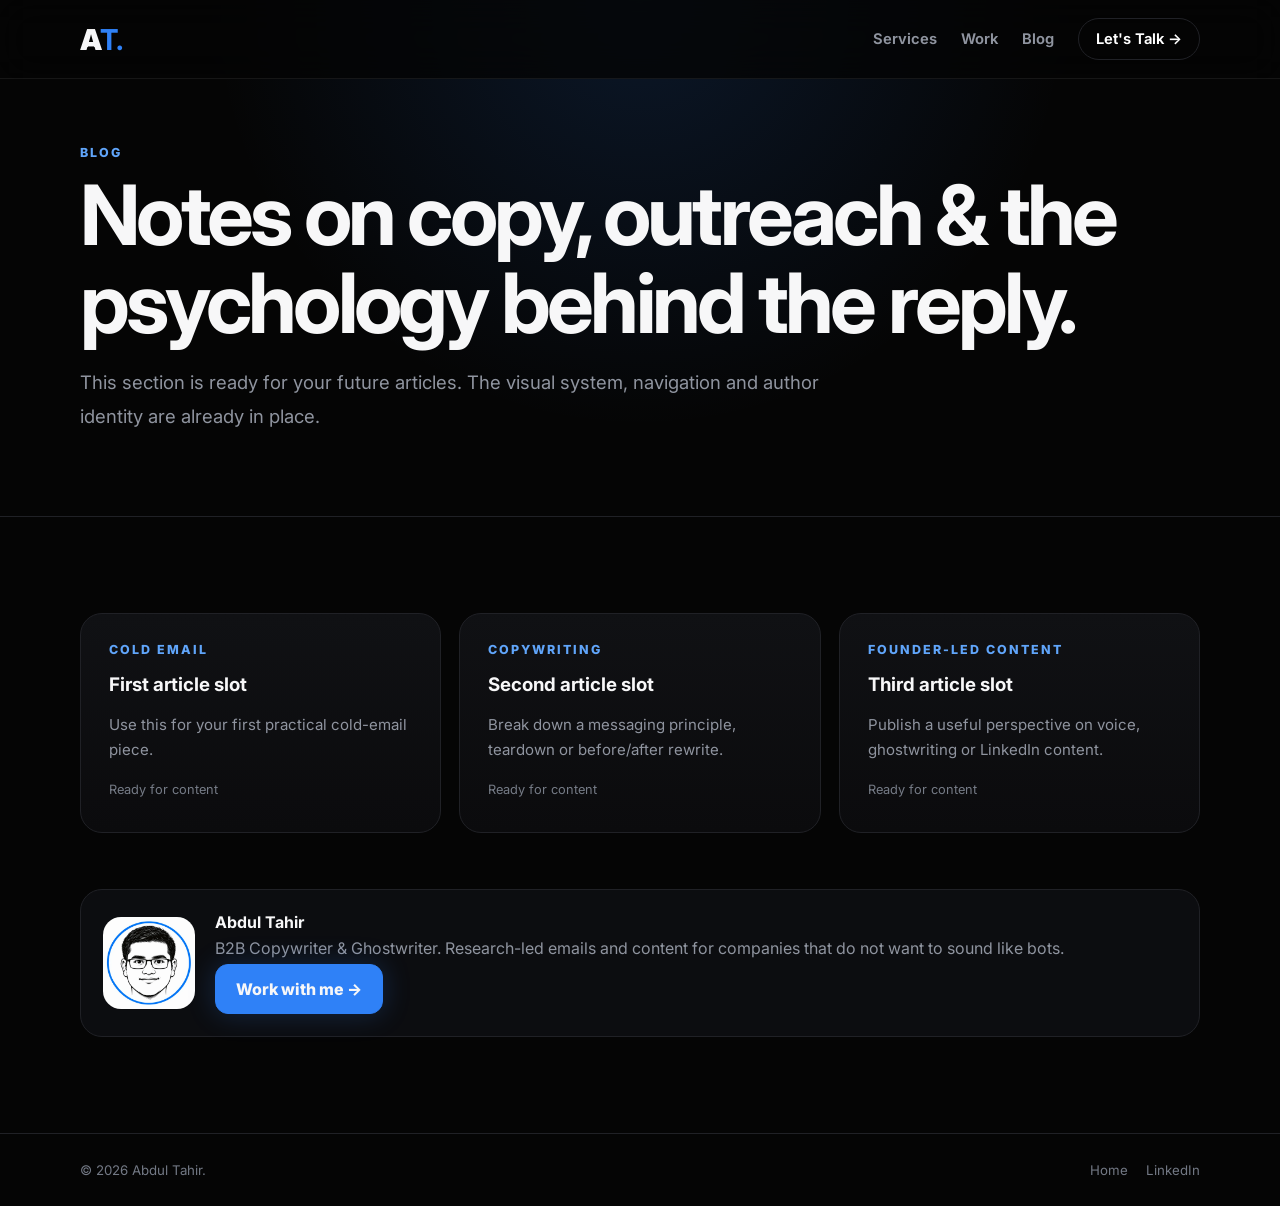
==== blog/index.html @ d4f2f55e "Add files via upload" ====
<!doctype html><html lang="en"><head><meta charset="utf-8"><meta name="viewport" content="width=device-width,initial-scale=1"><title>Blog | Abdul Tahir</title><meta name="description" content="Notes on B2B cold email, copywriting, founder-led content and messaging by Abdul Tahir."><link rel="canonical" href="https://abdultahir.co.uk/blog/"><link rel="preconnect" href="https://fonts.googleapis.com"><link rel="preconnect" href="https://fonts.gstatic.com" crossorigin><link href="https://fonts.googleapis.com/css2?family=Inter:wght@400;500;600;700;800;900&display=swap" rel="stylesheet"><link rel="stylesheet" href="../assets/css/styles.css"></head><body><header class="header"><div class="wrap nav"><a class="brand" href="../">A<b>T.</b></a><nav class="navlinks"><a href="/#services">Services</a><a href="/#work">Work</a><a href="./">Blog</a><a class="nav-cta" href="/#contact">Let's Talk →</a></nav></div></header><main><section class="case-hero"><div class="wrap"><div class="eyebrow">Blog</div><h1 class="title" style="font-size:clamp(3rem,8vw,5.2rem)">Notes on copy, outreach & the psychology behind the reply.</h1><p class="lead" style="max-width:760px">This section is ready for your future articles. The visual system, navigation and author identity are already in place.</p></div></section><section class="section"><div class="wrap"><div class="blog-grid"><article class="card blog-card"><div class="eyebrow">Cold email</div><h3>First article slot</h3><p>Use this for your first practical cold-email piece.</p><span class="soon">Ready for content</span></article><article class="card blog-card"><div class="eyebrow">Copywriting</div><h3>Second article slot</h3><p>Break down a messaging principle, teardown or before/after rewrite.</p><span class="soon">Ready for content</span></article><article class="card blog-card"><div class="eyebrow">Founder-led content</div><h3>Third article slot</h3><p>Publish a useful perspective on voice, ghostwriting or LinkedIn content.</p><span class="soon">Ready for content</span></article></div><div class="author-card"><img src="../assets/img/abdul-avatar.webp" alt="Abdul Tahir avatar"><div><strong>Abdul Tahir</strong><p>B2B Copywriter & Ghostwriter. Research-led emails and content for companies that do not want to sound like bots.</p><a class="btn btn-primary" href="/#contact">Work with me →</a></div></div></div></section></main><footer class="footer"><div class="wrap footer-row"><span>© 2026 Abdul Tahir.</span><div class="footer-links"><a href="../">Home</a><a href="https://www.linkedin.com/in/abdultahir-copywriter/">LinkedIn</a></div></div></footer></body></html>
---- assets/css/styles.css ----
:root{
  --bg:#050505;--panel:#0d0d0f;--panel-2:#111216;--line:#202126;--muted:#8f949f;
  --text:#f7f7f8;--blue:#2f81f7;--blue-2:#60a5fa;--green:#22c55e;--radius:22px;
}
*{box-sizing:border-box}
#scroll-progress{position:fixed;top:0;left:0;right:0;height:3px;background:var(--blue);transform-origin:left center;transform:scaleX(0);z-index:120;box-shadow:0 0 18px rgba(47,129,247,.38)}
html{scroll-behavior:smooth;scroll-padding-top:92px}body{margin:0;background:var(--bg);color:var(--text);font-family:Inter,system-ui,-apple-system,BlinkMacSystemFont,"Segoe UI",sans-serif;-webkit-font-smoothing:antialiased;overflow-x:hidden}a{color:inherit;text-decoration:none}button,input,textarea{font:inherit}.wrap{width:min(1120px,calc(100% - 40px));margin:auto}.section{padding:96px 0;border-top:1px solid var(--line)}.eyebrow{color:var(--blue-2);font-size:.78rem;font-weight:800;letter-spacing:.16em;text-transform:uppercase}.title{font-size:clamp(2rem,4vw,3.55rem);line-height:1.06;letter-spacing:-.045em;margin:.7rem 0 1rem}.lead{color:var(--muted);font-size:clamp(1rem,1.9vw,1.16rem);line-height:1.8}.muted{color:var(--muted)}
.header{position:fixed;inset:0 0 auto;z-index:60;background:rgba(5,5,5,.78);backdrop-filter:blur(18px);border-bottom:1px solid rgba(255,255,255,.07)}.nav{height:78px;display:flex;align-items:center;justify-content:space-between;gap:24px}.brand{font-weight:900;font-size:1.8rem;letter-spacing:-.06em}.brand b{color:var(--blue)}.navlinks{display:flex;align-items:center;gap:24px;color:var(--muted);font-size:.92rem;font-weight:650}.navlinks a:hover{color:#fff}.nav-cta{padding:11px 17px;border:1px solid var(--line);border-radius:999px;color:#fff!important}.nav-cta:hover{border-color:var(--blue)!important}.menu{display:none;border:0;background:none;color:#fff;font-size:1.5rem}
.hero{position:relative;padding:160px 0 92px;overflow:hidden;background:radial-gradient(circle at 50% 0,rgba(47,129,247,.17),transparent 47%)}.hero:before{content:"";position:absolute;inset:0;background-image:linear-gradient(rgba(255,255,255,.045) 1px,transparent 1px),linear-gradient(90deg,rgba(255,255,255,.045) 1px,transparent 1px);background-size:56px 56px;mask-image:radial-gradient(ellipse at 50% 0,#000,transparent 72%);pointer-events:none}.orb{position:absolute;width:390px;height:390px;border-radius:50%;background:var(--blue);filter:blur(120px);opacity:.13;top:-150px;left:12%}.hero-inner{position:relative;text-align:center;max-width:900px;margin:auto}.availability{display:inline-flex;align-items:center;gap:9px;border:1px solid var(--line);background:#0d0e11;padding:8px 13px;border-radius:999px;color:var(--muted);font-size:.8rem}.dot{width:8px;height:8px;background:#4ade80;border-radius:50%;box-shadow:0 0 0 5px rgba(74,222,128,.09)}.hero h1{font-size:clamp(2.8rem,7.5vw,5.2rem);line-height:1.02;letter-spacing:-.06em;margin:28px 0 24px}.shine{background:linear-gradient(90deg,#8c9099,#fff,#8c9099);background-size:220%;-webkit-background-clip:text;background-clip:text;color:transparent;animation:shine 6s linear infinite}@keyframes shine{to{background-position:-220%}}.hero p{max-width:760px;margin:0 auto;color:#a0a5af;font-size:clamp(1rem,2vw,1.2rem);line-height:1.75}.hero-actions{display:flex;justify-content:center;gap:12px;margin-top:34px;flex-wrap:wrap}.btn{display:inline-flex;align-items:center;justify-content:center;gap:9px;padding:14px 20px;border-radius:13px;font-weight:800;border:1px solid var(--line);transition:.25s;cursor:pointer}.btn-primary{background:var(--blue);border-color:var(--blue);box-shadow:0 0 28px rgba(47,129,247,.23)}.btn:hover{transform:translateY(-2px)}.btn-secondary:hover{border-color:var(--blue)}
.marquee-shell{border-block:1px solid var(--line);background:rgba(15,15,15,.74);padding:20px 0 23px;overflow:hidden}.marquee-label{text-align:center;color:#656b76;font-size:.68rem;font-weight:800;letter-spacing:.16em;text-transform:uppercase;margin-bottom:15px}.marquee{display:flex;width:max-content;animation:marquee 32s linear infinite;will-change:transform}.marquee:hover{animation-play-state:paused}.marquee-group{display:flex;align-items:center;gap:62px;padding-right:62px}.marquee img{height:34px;width:auto;max-width:185px;object-fit:contain;opacity:.88;transition:.2s}.marquee img:hover{opacity:1;filter:drop-shadow(0 0 10px rgba(47,129,247,.18))}@keyframes marquee{to{transform:translateX(-50%)}}
.grid-3{display:grid;grid-template-columns:repeat(3,1fr);gap:18px}.card{background:linear-gradient(180deg,#101114,#0b0b0d);border:1px solid var(--line);border-radius:var(--radius);padding:28px;position:relative;overflow:hidden}.card:hover{border-color:rgba(47,129,247,.48)}.card h3{margin:16px 0 9px;font-size:1.17rem}.card p{color:var(--muted);line-height:1.7;font-size:.94rem}.icon{width:42px;height:42px;border-radius:12px;background:rgba(47,129,247,.1);display:grid;place-items:center;color:var(--blue);font-weight:900}.philosophy .card{min-height:185px}.problem{max-width:760px}.problem strong{color:#fff}.services-head,.work-head,.testimonial-head,.about-head,.faq-head{text-align:center;max-width:760px;margin:0 auto 44px}
.email-demo{max-width:820px;margin:auto}.toggle{display:flex;width:max-content;margin:0 auto 22px;padding:5px;background:#15161a;border:1px solid var(--line);border-radius:12px}.toggle button{border:0;background:transparent;color:var(--muted);padding:10px 16px;border-radius:9px;font-weight:750;cursor:pointer}.toggle button.active{background:var(--blue);color:#fff}.mail{border:1px solid var(--line);border-radius:18px;overflow:hidden;background:#090a0c;box-shadow:0 30px 80px rgba(0,0,0,.28)}.mail-top{padding:13px 16px;background:#15161a;border-bottom:1px solid var(--line);display:flex;gap:7px;align-items:center}.window-dot{width:10px;height:10px;border-radius:50%;background:#444}.mail-meta{padding:18px 22px;border-bottom:1px solid var(--line);display:grid;gap:10px;font-size:.9rem}.mail-row{display:grid;grid-template-columns:72px 1fr;gap:10px}.mail-body{padding:24px;line-height:1.8;color:#b6bac3;min-height:330px;white-space:pre-wrap}.mail-body.good{color:#eef0f4}.chips{display:flex;gap:8px;flex-wrap:wrap;margin-top:22px}.chip{font-size:.73rem;padding:7px 10px;border-radius:999px;background:rgba(47,129,247,.11);color:#73b0ff}.hidden{display:none!important}
.featured{display:grid;grid-template-columns:1.08fr .92fr;gap:36px;align-items:center}.featured-card{background:linear-gradient(145deg,#0e0f12,#090a0b);border:1px solid var(--line);border-radius:28px;padding:34px}.tag{display:inline-flex;padding:7px 10px;border-radius:999px;background:rgba(47,129,247,.1);color:#74afff;font-size:.73rem;font-weight:800;letter-spacing:.05em;text-transform:uppercase}.featured-card h3{font-size:clamp(1.8rem,4vw,3.1rem);letter-spacing:-.045em;margin:18px 0 15px}.featured-card ul{margin:22px 0 28px;padding:0;list-style:none;display:grid;gap:12px;color:#b8bdc7}.featured-card li:before{content:"↳";color:var(--blue);margin-right:10px}.teardown-preview{border-radius:22px;overflow:hidden;border:1px solid var(--line);background:#fff;max-height:560px}.teardown-preview img{width:100%;display:block;object-fit:cover;object-position:top}
.projects{display:grid;grid-template-columns:repeat(2,1fr);gap:18px}.project{min-height:270px}.project-top{display:flex;justify-content:space-between;align-items:center;gap:14px;color:var(--muted);font-size:.75rem}.project h3{font-size:1.65rem;margin:20px 0 6px}.project .kind{color:var(--muted);font-size:.86rem}.project .desc{color:#c1c5cd;line-height:1.65;margin-top:18px}.badges{display:flex;gap:8px;flex-wrap:wrap;margin-top:20px}.badge{font-size:.73rem;padding:7px 10px;border-radius:999px;background:rgba(47,129,247,.1);color:#74afff}
.carousel{overflow:hidden;position:relative}.track{display:flex;gap:18px;overflow-x:auto;scroll-snap-type:x mandatory;padding:4px 2px 18px;scrollbar-width:none}.track::-webkit-scrollbar{display:none}.quote{flex:0 0 calc((100% - 18px)/2);min-width:0;scroll-snap-align:start}.quote blockquote{font-size:1rem;line-height:1.75;color:#e3e5e9;margin:18px 0 22px}.quote footer{border-top:1px solid var(--line);padding-top:18px;display:flex;justify-content:space-between;gap:16px;align-items:center}.quote small{color:var(--muted)}.carousel-actions{display:flex;justify-content:center;gap:10px;margin-top:12px}.round{width:42px;height:42px;border-radius:50%;border:1px solid var(--line);background:#101114;color:#fff;cursor:pointer}.round:hover{border-color:var(--blue)}
.process .card .num{color:var(--blue);font-size:2.2rem;font-weight:900}.about{display:grid;grid-template-columns:280px 1fr;gap:44px;align-items:center;max-width:920px;margin:auto}.avatar-wrap{border:1px solid var(--line);border-radius:32px;padding:15px;background:radial-gradient(circle at 50% 20%,rgba(47,129,247,.18),transparent 60%),#0c0d0f}.avatar-wrap img{display:block;width:100%;border-radius:24px}.about-copy h2{font-size:clamp(2.1rem,4vw,3.5rem);letter-spacing:-.05em;margin:10px 0}.about-copy p{color:var(--muted);line-height:1.8}.about-links{display:flex;gap:12px;flex-wrap:wrap;margin-top:22px}
.faq{max-width:800px;margin:auto}.faq details{border:1px solid var(--line);background:#0d0e10;border-radius:16px;padding:20px 22px;margin-bottom:10px}.faq summary{cursor:pointer;font-weight:760;list-style:none;display:flex;justify-content:space-between;gap:20px}.faq summary::-webkit-details-marker{display:none}.faq p{color:var(--muted);line-height:1.7;margin:14px 0 0}.cta{text-align:center;background:radial-gradient(circle at 50% 0,rgba(47,129,247,.17),transparent 56%)}.cta .title{max-width:850px;margin-inline:auto}.footer{padding:28px 0;border-top:1px solid var(--line);color:#737985;font-size:.83rem}.footer-row{display:flex;justify-content:space-between;gap:20px;align-items:center}.footer-links{display:flex;gap:18px}
.reveal{opacity:0;transform:translateY(24px);transition:opacity .7s ease,transform .7s ease}.reveal.in{opacity:1;transform:none}
.atlas-launch{position:fixed;right:22px;bottom:22px;z-index:80;border:1px solid rgba(47,129,247,.45);background:#0e1118;color:#fff;border-radius:999px;padding:12px 16px;display:flex;align-items:center;gap:10px;box-shadow:0 18px 50px rgba(0,0,0,.38);cursor:pointer}.atlas-launch img{width:32px;height:32px;border-radius:50%}.atlas-dot{width:7px;height:7px;background:#4ade80;border-radius:50%}.atlas-panel{position:fixed;right:22px;bottom:82px;width:min(390px,calc(100vw - 28px));height:min(620px,calc(100vh - 120px));background:#0b0d11;border:1px solid var(--line);border-radius:24px;z-index:90;display:none;overflow:hidden;box-shadow:0 30px 90px rgba(0,0,0,.55)}.atlas-panel.open{display:flex;flex-direction:column}.atlas-head{padding:15px 16px;border-bottom:1px solid var(--line);display:flex;align-items:center;gap:11px}.atlas-head img{width:38px;height:38px;border-radius:50%}.atlas-head strong{display:block}.atlas-head small{color:var(--muted)}.atlas-close{margin-left:auto;background:none;border:0;color:#9aa0aa;font-size:1.4rem;cursor:pointer}.atlas-messages{padding:16px;flex:1;overflow:auto;display:flex;flex-direction:column;gap:11px}.msg{max-width:84%;padding:11px 13px;border-radius:14px;line-height:1.5;font-size:.9rem}.msg.bot{background:#151821;border:1px solid #202635;align-self:flex-start}.msg.user{background:var(--blue);align-self:flex-end}.quick{display:flex;flex-wrap:wrap;gap:7px;margin-top:4px}.quick button{background:#10141c;color:#cfd5df;border:1px solid #252b37;border-radius:999px;padding:8px 10px;font-size:.76rem;cursor:pointer}.atlas-form{border-top:1px solid var(--line);padding:10px;display:flex;gap:8px}.atlas-form input{flex:1;background:#11141a;border:1px solid #252a33;border-radius:12px;color:#fff;padding:11px 12px;outline:none}.atlas-form button{border:0;background:var(--blue);color:#fff;border-radius:12px;padding:0 14px;font-weight:800;cursor:pointer}
.case-hero{padding:145px 0 65px;background:radial-gradient(circle at 50% 0,rgba(47,129,247,.15),transparent 52%)}.case-wrap{width:min(900px,calc(100% - 40px));margin:auto}.case-meta{display:flex;gap:9px;flex-wrap:wrap;margin:18px 0 26px}.case-body{padding:0 0 100px}.case-body h2{font-size:1.65rem;margin:45px 0 12px}.case-body p,.case-body li{color:#aeb3bd;line-height:1.8}.case-body table{width:100%;border-collapse:collapse;margin:20px 0;background:#0d0e10}.case-body th,.case-body td{border:1px solid var(--line);padding:14px;text-align:left;vertical-align:top}.case-body th{color:#fff}.case-body td{color:#b7bbc4}.email-sample{padding:22px;border:1px solid var(--line);background:#0b0d10;border-radius:18px;white-space:pre-wrap;color:#e4e7eb;line-height:1.8}.author-card{margin-top:56px;display:grid;grid-template-columns:92px 1fr;gap:20px;align-items:center;border:1px solid var(--line);border-radius:22px;padding:22px;background:#0c0d10}.author-card img{width:92px;height:92px;border-radius:18px}.author-card p{margin:6px 0;color:var(--muted)}
.blog-grid{display:grid;grid-template-columns:repeat(3,1fr);gap:18px}.blog-card{min-height:220px}.blog-card .soon{color:#757b86;font-size:.8rem}
@media(max-width:900px){.grid-3{grid-template-columns:1fr}.featured{grid-template-columns:1fr}.about{grid-template-columns:220px 1fr}.blog-grid{grid-template-columns:1fr}.projects{grid-template-columns:1fr}}
@media(max-width:720px){.wrap{width:min(100% - 28px,1120px)}.navlinks a:not(.nav-cta){display:none}.menu{display:none}.hero{padding-top:130px}.section{padding:76px 0}.marquee-group{gap:42px;padding-right:42px}.marquee img{height:28px;max-width:155px}.about{grid-template-columns:1fr}.avatar-wrap{max-width:230px;margin:auto}.about-copy{text-align:center}.about-links{justify-content:center}.footer-row{flex-direction:column;text-align:center}.footer-links{justify-content:center}.featured-card{padding:25px}.mail-body{min-height:370px}.atlas-launch span.label{display:none}.atlas-launch{padding:9px}.atlas-panel{right:14px;bottom:74px}.case-body table{display:block;overflow-x:auto}.author-card{grid-template-columns:70px 1fr}.author-card img{width:70px;height:70px}}
@media(prefers-reduced-motion:reduce){html{scroll-behavior:auto}.orb{animation:none}.btn{transition:none}}



#good-copy.typing::after{content:"|";color:var(--blue);font-weight:800;animation:blinkCursor .9s steps(2) infinite}@keyframes blinkCursor{50%{opacity:0}}

.typing-cursor::after{content:"|";color:var(--blue);font-weight:800;animation:blinkCursor .85s steps(2) infinite}@keyframes blinkCursor{50%{opacity:0}}

.case-audit-preview{margin:28px 0 42px;border:1px solid var(--line);border-radius:20px;overflow:hidden;background:#fff}.case-audit-preview img{width:100%;height:auto;display:block}.case-audit-preview figcaption{background:#0d0e10;color:var(--muted);font-size:.78rem;padding:10px 14px}


/* Robust word-by-word reveal: text remains readable if JS/observer fails. */
.word-reveal .word-piece{display:inline-block;opacity:1;transform:none;filter:none}
.word-reveal.is-animating .word-piece{opacity:0;transform:translateY(.5em);filter:blur(5px);transition:opacity .5s ease,transform .5s ease,filter .5s ease;transition-delay:calc(var(--i) * 38ms)}
.word-reveal.is-animating.words-in .word-piece{opacity:1;transform:none;filter:none}
.word-reveal .shine .word-piece{background:inherit;-webkit-background-clip:text;background-clip:text;color:transparent}
.carousel-status{display:flex;align-items:center;justify-content:center;min-width:58px;color:var(--muted);font-size:.8rem;font-weight:800;letter-spacing:.08em}
.type-controls{display:flex;align-items:center;justify-content:space-between;gap:12px;margin:12px 0 14px;flex-wrap:wrap}
.type-replay{border:1px solid var(--line);background:#11141a;color:#fff;border-radius:999px;padding:9px 13px;font-size:.78rem;font-weight:800;cursor:pointer}.type-replay:hover{border-color:var(--blue)}
.email-sample.typing-cursor::after{content:"|";color:var(--blue);font-weight:800;animation:blinkCursor .85s steps(2) infinite}
@media(max-width:720px){.quote{flex-basis:100%}}
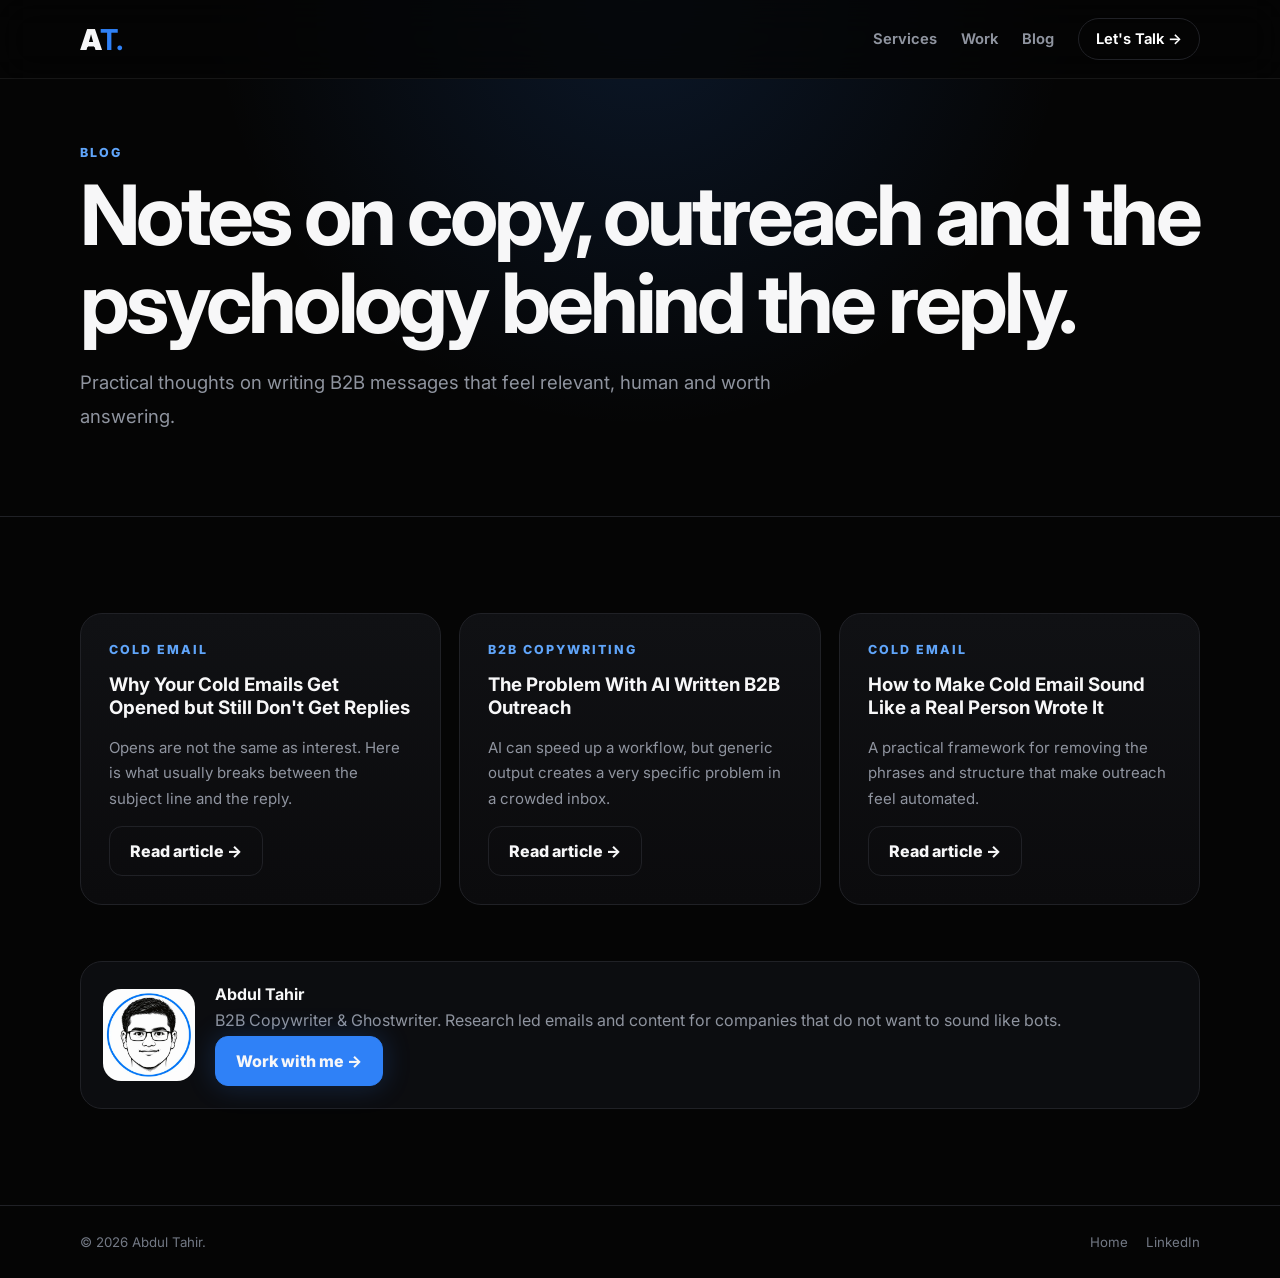
==== commit e964a5a6: "Add files via upload" ====
--- a/blog/index.html
+++ b/blog/index.html
@@ -1 +1 @@
-<!doctype html><html lang="en"><head><meta charset="utf-8"><meta name="viewport" content="width=device-width,initial-scale=1"><title>Blog | Abdul Tahir</title><meta name="description" content="Notes on B2B cold email, copywriting, founder-led content and messaging by Abdul Tahir."><link rel="canonical" href="https://abdultahir.co.uk/blog/"><link rel="preconnect" href="https://fonts.googleapis.com"><link rel="preconnect" href="https://fonts.gstatic.com" crossorigin><link href="https://fonts.googleapis.com/css2?family=Inter:wght@400;500;600;700;800;900&display=swap" rel="stylesheet"><link rel="stylesheet" href="../assets/css/styles.css"></head><body><header class="header"><div class="wrap nav"><a class="brand" href="../">A<b>T.</b></a><nav class="navlinks"><a href="/#services">Services</a><a href="/#work">Work</a><a href="./">Blog</a><a class="nav-cta" href="/#contact">Let's Talk →</a></nav></div></header><main><section class="case-hero"><div class="wrap"><div class="eyebrow">Blog</div><h1 class="title" style="font-size:clamp(3rem,8vw,5.2rem)">Notes on copy, outreach & the psychology behind the reply.</h1><p class="lead" style="max-width:760px">This section is ready for your future articles. The visual system, navigation and author identity are already in place.</p></div></section><section class="section"><div class="wrap"><div class="blog-grid"><article class="card blog-card"><div class="eyebrow">Cold email</div><h3>First article slot</h3><p>Use this for your first practical cold-email piece.</p><span class="soon">Ready for content</span></article><article class="card blog-card"><div class="eyebrow">Copywriting</div><h3>Second article slot</h3><p>Break down a messaging principle, teardown or before/after rewrite.</p><span class="soon">Ready for content</span></article><article class="card blog-card"><div class="eyebrow">Founder-led content</div><h3>Third article slot</h3><p>Publish a useful perspective on voice, ghostwriting or LinkedIn content.</p><span class="soon">Ready for content</span></article></div><div class="author-card"><img src="../assets/img/abdul-avatar.webp" alt="Abdul Tahir avatar"><div><strong>Abdul Tahir</strong><p>B2B Copywriter & Ghostwriter. Research-led emails and content for companies that do not want to sound like bots.</p><a class="btn btn-primary" href="/#contact">Work with me →</a></div></div></div></section></main><footer class="footer"><div class="wrap footer-row"><span>© 2026 Abdul Tahir.</span><div class="footer-links"><a href="../">Home</a><a href="https://www.linkedin.com/in/abdultahir-copywriter/">LinkedIn</a></div></div></footer></body></html>
+<!doctype html><html lang="en"><head><meta charset="utf-8"><meta name="viewport" content="width=device-width,initial-scale=1"><title>Blog | Abdul Tahir</title><meta name="description" content="Practical notes on B2B cold email, copywriting and human sounding outreach by Abdul Tahir."><link rel="canonical" href="https://abdultahir.co.uk/blog/"><link rel="preconnect" href="https://fonts.googleapis.com"><link rel="preconnect" href="https://fonts.gstatic.com" crossorigin><link href="https://fonts.googleapis.com/css2?family=Inter:wght@400;500;600;700;800;900&display=swap" rel="stylesheet"><link rel="stylesheet" href="../assets/css/styles.css"></head><body><header class="header"><div class="wrap nav"><a class="brand" href="../">A<b>T.</b></a><nav class="navlinks"><a href="/#services">Services</a><a href="/#work">Work</a><a href="./">Blog</a><a class="nav-cta" href="/#contact">Let's Talk →</a></nav></div></header><main><section class="case-hero"><div class="wrap"><div class="eyebrow">Blog</div><h1 class="title" style="font-size:clamp(3rem,8vw,5.2rem)">Notes on copy, outreach and the psychology behind the reply.</h1><p class="lead" style="max-width:760px">Practical thoughts on writing B2B messages that feel relevant, human and worth answering.</p></div></section><section class="section"><div class="wrap"><div class="blog-grid"><article class="card blog-card"><div class="eyebrow">Cold email</div><h3>Why Your Cold Emails Get Opened but Still Don't Get Replies</h3><p>Opens are not the same as interest. Here is what usually breaks between the subject line and the reply.</p><a class="btn btn-secondary" href="why-cold-emails-get-opened-but-no-replies/">Read article →</a></article><article class="card blog-card"><div class="eyebrow">B2B copywriting</div><h3>The Problem With AI Written B2B Outreach</h3><p>AI can speed up a workflow, but generic output creates a very specific problem in a crowded inbox.</p><a class="btn btn-secondary" href="problem-with-ai-written-b2b-outreach/">Read article →</a></article><article class="card blog-card"><div class="eyebrow">Cold email</div><h3>How to Make Cold Email Sound Like a Real Person Wrote It</h3><p>A practical framework for removing the phrases and structure that make outreach feel automated.</p><a class="btn btn-secondary" href="make-cold-email-sound-human/">Read article →</a></article></div><div class="author-card"><img src="../assets/img/abdul-avatar.webp" alt="Abdul Tahir avatar"><div><strong>Abdul Tahir</strong><p>B2B Copywriter & Ghostwriter. Research led emails and content for companies that do not want to sound like bots.</p><a class="btn btn-primary" href="/#contact">Work with me →</a></div></div></div></section></main><footer class="footer"><div class="wrap footer-row"><span>© 2026 Abdul Tahir.</span><div class="footer-links"><a href="../">Home</a><a href="https://www.linkedin.com/in/abdultahir-copywriter/">LinkedIn</a></div></div></footer></body></html>
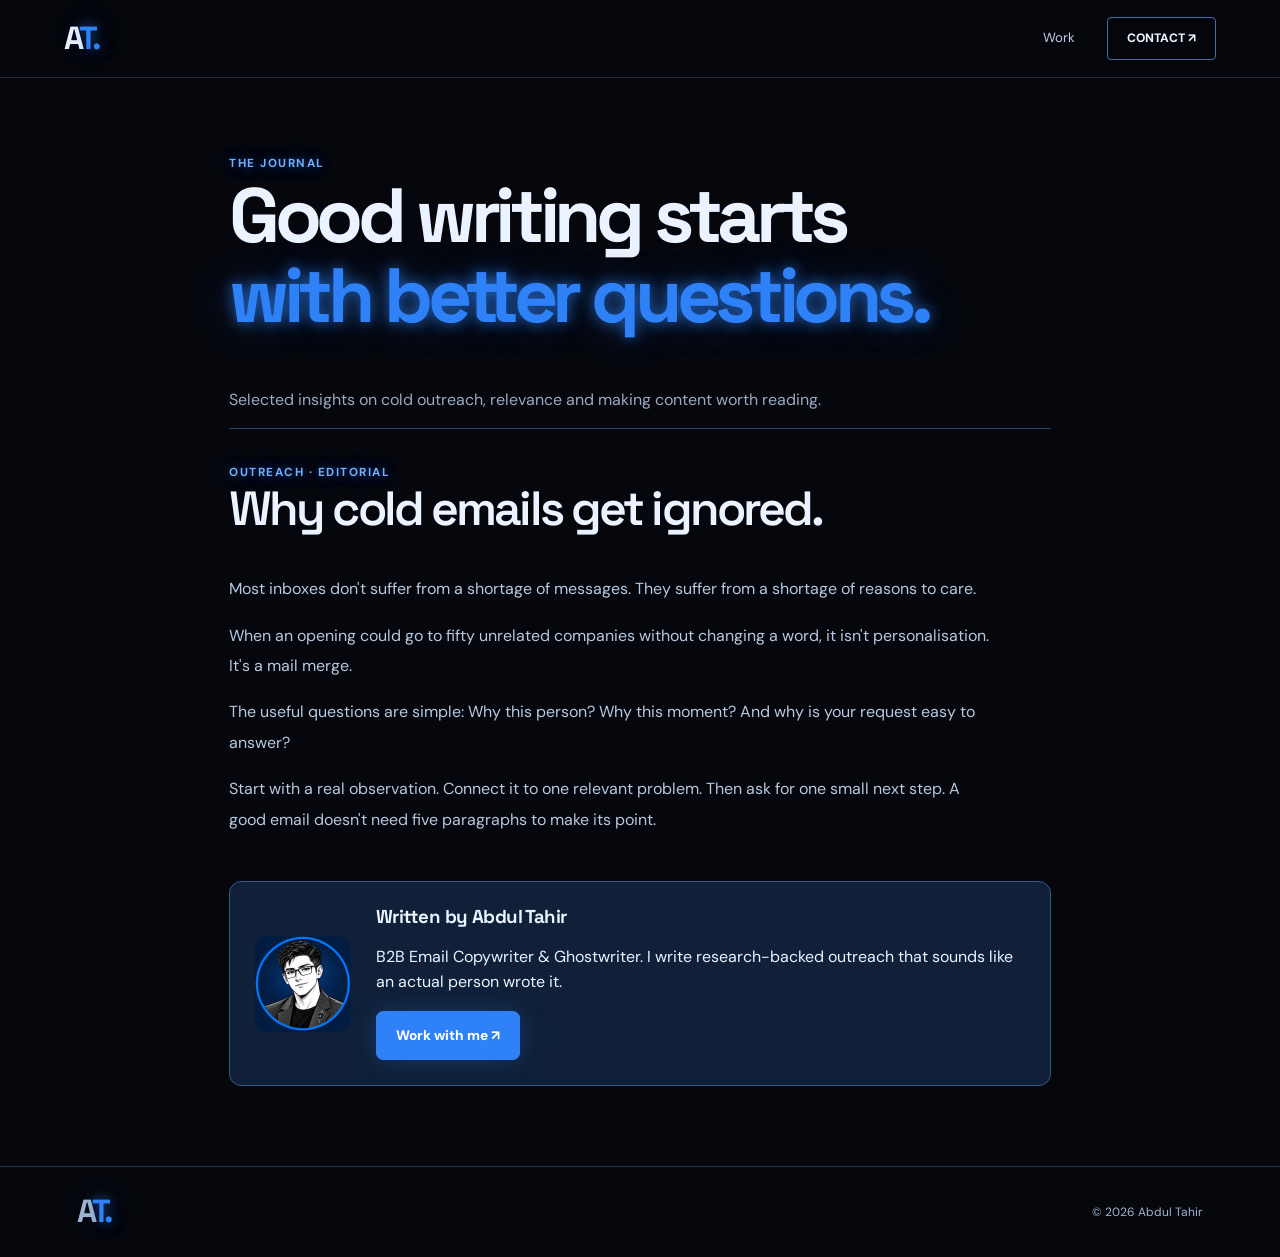
==== commit 50af738b: "Add files via upload" ====
--- a/blog/index.html
+++ b/blog/index.html
@@ -1 +1 @@
-<!doctype html><html lang="en"><head><meta charset="utf-8"><meta name="viewport" content="width=device-width,initial-scale=1"><title>Blog | Abdul Tahir</title><meta name="description" content="Practical notes on B2B cold email, copywriting and human sounding outreach by Abdul Tahir."><link rel="canonical" href="https://abdultahir.co.uk/blog/"><link rel="preconnect" href="https://fonts.googleapis.com"><link rel="preconnect" href="https://fonts.gstatic.com" crossorigin><link href="https://fonts.googleapis.com/css2?family=Inter:wght@400;500;600;700;800;900&display=swap" rel="stylesheet"><link rel="stylesheet" href="../assets/css/styles.css"></head><body><header class="header"><div class="wrap nav"><a class="brand" href="../">A<b>T.</b></a><nav class="navlinks"><a href="/#services">Services</a><a href="/#work">Work</a><a href="./">Blog</a><a class="nav-cta" href="/#contact">Let's Talk →</a></nav></div></header><main><section class="case-hero"><div class="wrap"><div class="eyebrow">Blog</div><h1 class="title" style="font-size:clamp(3rem,8vw,5.2rem)">Notes on copy, outreach and the psychology behind the reply.</h1><p class="lead" style="max-width:760px">Practical thoughts on writing B2B messages that feel relevant, human and worth answering.</p></div></section><section class="section"><div class="wrap"><div class="blog-grid"><article class="card blog-card"><div class="eyebrow">Cold email</div><h3>Why Your Cold Emails Get Opened but Still Don't Get Replies</h3><p>Opens are not the same as interest. Here is what usually breaks between the subject line and the reply.</p><a class="btn btn-secondary" href="why-cold-emails-get-opened-but-no-replies/">Read article →</a></article><article class="card blog-card"><div class="eyebrow">B2B copywriting</div><h3>The Problem With AI Written B2B Outreach</h3><p>AI can speed up a workflow, but generic output creates a very specific problem in a crowded inbox.</p><a class="btn btn-secondary" href="problem-with-ai-written-b2b-outreach/">Read article →</a></article><article class="card blog-card"><div class="eyebrow">Cold email</div><h3>How to Make Cold Email Sound Like a Real Person Wrote It</h3><p>A practical framework for removing the phrases and structure that make outreach feel automated.</p><a class="btn btn-secondary" href="make-cold-email-sound-human/">Read article →</a></article></div><div class="author-card"><img src="../assets/img/abdul-avatar.webp" alt="Abdul Tahir avatar"><div><strong>Abdul Tahir</strong><p>B2B Copywriter & Ghostwriter. Research led emails and content for companies that do not want to sound like bots.</p><a class="btn btn-primary" href="/#contact">Work with me →</a></div></div></div></section></main><footer class="footer"><div class="wrap footer-row"><span>© 2026 Abdul Tahir.</span><div class="footer-links"><a href="../">Home</a><a href="https://www.linkedin.com/in/abdultahir-copywriter/">LinkedIn</a></div></div></footer></body></html>
+<!doctype html><html lang="en"><head><meta charset="utf-8"><meta name="viewport" content="width=device-width,initial-scale=1"><meta name="theme-color" content="#05070d"><title>Journal · Abdul Tahir</title><link href="https://fonts.googleapis.com/css2?family=DM+Sans:wght@400;500;600;700&family=Space+Grotesk:wght@400;500;600;700&display=swap" rel="stylesheet"><link rel="stylesheet" href="../assets/site.css"><style>main{max-width:950px;margin:0 auto;padding:150px 5% 80px}.post{border-top:1px solid #2b4870;padding:30px 0}.post h2{font-size:clamp(1.8rem,4vw,3rem)}.post p{color:#b6c9df;max-width:800px}.post .article{text-align:left;max-width:760px;line-height:1.9}.author{border:1px solid #315788;border-radius:12px;background:#0f2038;padding:25px;display:flex;align-items:center;gap:25px}.author img{width:96px;border-radius:12px}@media(max-width:600px){.author{flex-direction:column;align-items:flex-start}}</style></head><body><header class="topnav"><a class="logo" href="../">A<span>T.</span></a><nav style="display:flex"><a href="../#work">Work</a><a href="../#contact" class="nav-cta">CONTACT ↗</a></nav></header><main><span class="section-number">THE JOURNAL</span><h1>Good writing starts<br><em>with better questions.</em></h1><p class="muted">Selected insights on cold outreach, relevance and making content worth reading.</p><article class="post"><span class="section-number">OUTREACH · EDITORIAL</span><h2>Why cold emails get ignored.</h2><div class="article"><p>Most inboxes don't suffer from a shortage of messages. They suffer from a shortage of reasons to care.</p><p>When an opening could go to fifty unrelated companies without changing a word, it isn't personalisation. It's a mail merge.</p><p>The useful questions are simple: Why this person? Why this moment? And why is your request easy to answer?</p><p>Start with a real observation. Connect it to one relevant problem. Then ask for one small next step. A good email doesn't need five paragraphs to make its point.</p></div></article><div class="author"><img src="../assets/img/abdul-avatar.webp" alt="Abdul Tahir illustrated avatar"><div><h3>Written by Abdul Tahir</h3><p>B2B Email Copywriter & Ghostwriter. I write research-backed outreach that sounds like an actual person wrote it.</p><a class="btn btn-primary" href="../#contact">Work with me ↗</a></div></div></main><footer><a class="logo" href="../">A<span>T.</span></a><span>© 2026 Abdul Tahir</span></footer></body></html>
--- a/assets/site.css
+++ b/assets/site.css
@@ -0,0 +1,61 @@
+:root{--bg:#05070d;--panel:#0c1220;--panel2:#0e1930;--line:#20314c;--blue:#2f81f7;--pale:#eaf3ff;--muted:#9ba9bf}*{box-sizing:border-box}html{scroll-behavior:smooth;scroll-padding-top:85px}body{margin:0;background:var(--bg);color:var(--pale);font:16px/1.55 'DM Sans',sans-serif;overflow-x:hidden}button,input,textarea{font:inherit}button,a{touch-action:manipulation}button{cursor:pointer}a{color:inherit;text-decoration:none}img{max-width:100%}h1,h2,h3,p{margin-top:0}h1,h2,h3,.logo{font-family:'Space Grotesk',sans-serif;line-height:1.05}h1{font-size:clamp(3.3rem,6vw,7.3rem);letter-spacing:-.07em;font-weight:700}h2{font-size:clamp(2.65rem,5.5vw,5.5rem);letter-spacing:-.06em;font-weight:600}h3{letter-spacing:-.03em}em{color:var(--blue);font-style:normal}small,.section-number{letter-spacing:.13em;font-size:.73rem;font-weight:700}.muted{color:var(--muted)}.section-number{color:#72b0ff}section:not(.atlas-panel){scroll-margin-top:80px}#scroll-progress{position:fixed;top:0;left:0;height:3px;width:0;background:var(--blue);z-index:120;box-shadow:0 0 14px #2f81f7}#preload{position:fixed;inset:0;z-index:110;background:#03070e;display:grid;place-items:center;transition:opacity .6s,visibility .6s}#preload.done{opacity:0;visibility:hidden;pointer-events:none}.pre-monogram{font:800 6rem 'Space Grotesk';letter-spacing:-.12em}.pre-monogram span,.logo span{color:var(--blue)}#pre-count{position:absolute;bottom:3rem;right:6vw;font-size:4rem;font-weight:800;color:#3c8bff}#preload small{position:absolute;bottom:3.8rem;left:6vw;color:#7699c8}.topnav{position:fixed;top:0;left:0;right:0;z-index:80;height:78px;display:flex;justify-content:space-between;align-items:center;padding:0 5%;background:rgba(5,7,13,.83);border-bottom:1px solid #1d293a;backdrop-filter:blur(20px)}.logo{font-size:2rem;font-weight:800;letter-spacing:-.1em}.topnav nav{display:flex;align-items:center;gap:2rem}.topnav nav>a:not(.nav-cta){font-size:.83rem;color:#becde5;transition:color .2s}.topnav nav>a:hover{color:#fff}.nav-cta{border:1px solid #406eaa;border-radius:4px;padding:.7rem 1.2rem;font-size:.76rem;font-weight:800}#menu-toggle{display:none;border:0;color:#fff;background:none;font-size:1.7rem}.panel-grid{background:radial-gradient(ellipse at 65% 36%,#163b744a,transparent 53%),repeating-linear-gradient(0deg,transparent 0px,transparent 62px,#1b355d18 63px),repeating-linear-gradient(90deg,transparent 0px,transparent 62px,#1b355d18 63px)}.hero{min-height:90vh;padding:145px 5% 75px;display:grid;grid-template-columns:1.05fr .95fr;gap:2%;align-items:center;position:relative;overflow:hidden}.hero-copy{position:relative;z-index:3;max-width:790px}.eyebrow{display:inline-flex;align-items:center;gap:10px;padding:9px 17px;border:1px solid #21406a;border-radius:99px;color:#aad0ff;font-size:.67rem;letter-spacing:.1em;background:#0c1b3199}.availability{width:8px;height:8px;border-radius:50%;background:#49e0b0;box-shadow:0 0 0 5px #49e0b024}.micro-title{font-size:.8rem;color:#a3b3c9;letter-spacing:.15em;margin:2.1rem 0 .8rem}.hero h1{margin-bottom:1.25rem}.hero-kicker{font-weight:700;font-size:clamp(1.4rem,2.9vw,2.4rem);font-family:'Space Grotesk';letter-spacing:-.04em}.hero-kicker span{color:#5da0ff}.caret{color:#a4cfff;animation:blink .8s step-end infinite}@keyframes blink{50%{opacity:0}}.lead{max-width:550px;font-size:1rem}.hero-actions,.row-buttons{display:flex;flex-wrap:wrap;align-items:center;gap:12px;margin-top:2rem}.btn{border-radius:7px;min-height:49px;border:1px solid #375277;padding:13px 19px;display:inline-flex;align-items:center;justify-content:center;font-size:.86rem;font-weight:800;transition:transform .25s,background .25s,box-shadow .25s}.btn:hover{transform:translateY(-3px)}.btn-primary{background:var(--blue);border-color:var(--blue);color:white;box-shadow:0 0 26px #2f81f73d}.btn-primary:hover{box-shadow:0 0 30px #2f81f77d}.btn-ghost{background:#101a2c;color:#e5f0ff}.simple-link{font-size:.8rem;font-weight:800}.hero-footnote{margin-top:3rem;font-size:.65rem;font-weight:800;color:#8198ba;letter-spacing:.13em}.hero-footnote span{margin:0 6px;color:var(--blue)}.scene{position:relative;z-index:2;min-height:560px;display:grid;place-items:center;perspective:800px}.scene-aura{position:absolute;width:88%;aspect-ratio:1;border-radius:50%;background:radial-gradient(circle,#2f81f761,transparent 66%);filter:blur(20px);animation:aura 11s ease-in-out infinite alternate}@keyframes aura{to{transform:scale(1.1);opacity:.7}}.video-frame{width:min(90%,460px);aspect-ratio:1;position:relative;overflow:hidden;border-radius:28px;border:1px solid #4274b3;box-shadow:0 20px 85px #001b527c,0 0 50px #2f81f726;transform:rotateY(-4deg);transition:transform .45s}.video-frame:hover{transform:rotateY(0deg) translateY(-4px)}.video-frame video{width:100%;height:100%;object-fit:cover;position:absolute;inset:0}#talk-video{opacity:0;pointer-events:none;transition:opacity .4s}.is-talking #talk-video{opacity:1}.video-shade{position:absolute;inset:0;background:linear-gradient(transparent 70%,#040d1ada);pointer-events:none}.video-caption{position:absolute;bottom:15px;left:15px;font-size:.65rem;font-weight:800;letter-spacing:.14em}.pulse{width:7px;height:7px;display:inline-block;border-radius:50%;background:#3af9bd;margin-right:5px}.scene-glass{position:absolute;z-index:4;pointer-events:none;padding:15px 19px;background:#0b1930dc;border:1px solid #38649c;border-radius:12px;box-shadow:0 14px 50px #000b24}.scene-glass small{display:block;color:#9ec4ff}.scene-glass strong{font-size:1rem;line-height:1.15;display:block;margin:9px 0}.tiny-blue{color:#57a2ff;font-size:.72rem}.scene-glass.left{top:12%;left:0;animation:drift1 12s ease-in-out infinite alternate}.scene-glass.right{bottom:17%;right:-1%;animation:drift2 14s ease-in-out infinite alternate}@keyframes drift1{to{transform:translate(0,-8px)}}@keyframes drift2{to{transform:translate(0,9px)}}.video-controls{position:absolute;bottom:1%;display:flex;gap:6px;flex-wrap:wrap;justify-content:center}.video-controls button{background:#111f34;border:1px solid #385883;color:white;border-radius:999px;padding:9px 14px;font-size:.73rem;font-weight:700}.marquee-area{border-block:1px solid #20334f;background:#090f1a;padding:28px 0 17px;overflow:hidden}.section-intro{display:flex;justify-content:space-between;align-items:center;gap:10px;padding:0 5% 10px}.section-intro small{color:#96b9e7}.quiet,.smallbtn{border:1px solid #37516c;background:#0c1829;color:#c9ddfa;padding:8px 13px;border-radius:6px;font-size:.75rem}.marquee-window{overflow:hidden;width:100%;padding:14px 0;mask-image:linear-gradient(90deg,transparent,black 6%,black 94%,transparent)}.marquee-window.second{border-top:1px solid #213b5e70}.marquee-content{display:flex;width:max-content;align-items:center;gap:0;will-change:transform}.marquee-set{display:flex;align-items:center;gap:65px;flex-shrink:0;padding-right:65px}.brand-item{display:flex;align-items:center;gap:12px;flex-shrink:0;min-width:195px}.brand-item img{height:62px;max-width:245px;width:auto;object-fit:contain;display:block}.brand-item small{display:block;font-size:.53rem;color:#7e9fcb;white-space:nowrap;letter-spacing:.11em}.method-item{font-family:'Space Grotesk';font-size:1.35rem;font-weight:700;letter-spacing:-.04em;color:#b8cce7;white-space:nowrap}.method-item b{font-size:.9rem;color:#3f88ec;padding-right:12px}.disclosure{color:#7e8fa9;font-size:.7rem;margin:10px 5%}.statement,.services,.email-lab,.projects,.process,.bonus,.testimonials,.about,.faq,.contact{padding:125px 6%}.statement{padding-top:145px;padding-bottom:145px}.statement h2{max-width:1120px}.statement-footer{display:flex;justify-content:space-between;align-items:center;gap:20px;margin-top:60px}.statement-footer p{max-width:390px;color:#aec0da}.rotating-star{font-size:5rem;color:#367dc9;animation:rotate 30s linear infinite}@keyframes rotate{to{transform:rotate(360deg)}}.section-top{margin-bottom:46px}.section-top h2{margin:15px 0 20px}.section-top>p{max-width:580px}.services,.projects,.testimonials,.faq{background:#0a0e18}.services-layout{display:grid;grid-template-columns:1fr 1fr;gap:30px}.service-list{display:flex;flex-direction:column}.service{display:flex;align-items:center;gap:17px;text-align:left;width:100%;border:0;border-bottom:1px solid #2a3951;background:transparent;color:white;padding:35px 10px;transition:background .25s,padding .25s}.service span{color:#588ccc;font-size:.76rem}.service strong{font-size:clamp(1.3rem,2.2vw,2rem);font-family:'Space Grotesk';flex:1}.service b{font-size:1.5rem;color:#6da9ff}.service:hover,.service.active{background:#14243b;padding-left:24px}.service-display{border:1px solid #2d4d79;padding:18px;border-radius:15px;background:linear-gradient(160deg,#182e51,#091425);min-height:400px;overflow:hidden}.display-top{display:flex;justify-content:space-between;font-size:.65rem;font-weight:800;color:#a4c8f6;letter-spacing:.13em}.light-dots{color:#3b80db;letter-spacing:4px}.service-art{border:1px solid #2a4979;border-radius:11px;min-height:315px;margin-top:15px;padding:35px;background:radial-gradient(circle at right,#275c9a6e,transparent 55%),#0a1425;display:flex;flex-direction:column;align-items:flex-start;justify-content:center;animation:artEnter .4s ease}.service-art small{color:#73a7ed}.service-art h3{font-size:clamp(2rem,3.3vw,3.8rem);margin:16px 0}.service-art p{max-width:360px;color:#c5d9f2}.art-chip{padding:8px 13px;border:1px solid #3766a0;border-radius:999px;font-size:.68rem;color:#93c5ff}@keyframes artEnter{from{opacity:.2;transform:translateY(12px)}to{opacity:1;transform:translateY(0)}}.lab-shell{max-width:1000px;border:1px solid #30435f;border-radius:15px;overflow:hidden;background:#0e1420}.lab-toolbar{display:flex;align-items:center;justify-content:space-between;background:#141e2d;padding:14px 19px;gap:10px;flex-wrap:wrap}.dots i{display:inline-block;width:9px;height:9px;border-radius:50%;background:#f26e70;margin:2px}.dots i:nth-child(2){background:#dfbd64}.dots i:nth-child(3){background:#57ca88}.toggle{display:flex;background:#090f1a;padding:3px;border-radius:7px;gap:2px}.toggle button{padding:10px 15px;color:#91a6c6;border:0;background:transparent;border-radius:6px;font-size:.78rem;font-weight:700}.toggle button.active{background:#2f81f7;color:white}.message-header{display:flex;flex-direction:column;gap:5px;padding:20px 25px;border-bottom:1px solid #30435f;color:#a6bcd6;font-size:.84rem}.message-body{padding:28px 30px;min-height:240px;white-space:pre-wrap;line-height:1.85;font-size:.94rem;color:#dae6f8}.message-body.has-issue{color:#aebbd0}.message-body .issue{color:#ffaaa7;background:#ad38331c}.lab-footer{display:flex;align-items:center;flex-wrap:wrap;gap:12px;padding:18px;border-top:1px solid #30435f}.lab-footer .muted{font-size:.74rem}.filterbar{display:flex;flex-wrap:wrap;gap:8px;margin-bottom:25px}.filter{border:1px solid #304766;color:#b3c3df;background:#0d1728;padding:10px 17px;border-radius:999px;font-size:.78rem}.filter.active{background:#296de0;color:white;border-color:#296de0}.project-grid{display:grid;grid-template-columns:repeat(2,minmax(0,1fr));gap:20px}.project-card{position:relative;overflow:hidden;border:1px solid #294263;border-radius:15px;background:linear-gradient(145deg,#132540,#0a1424);padding:28px;min-height:350px;display:flex;flex-direction:column;justify-content:space-between;cursor:pointer;transition:transform .25s,border .25s}.project-card:hover{transform:translateY(-6px);border-color:#3c91fb}.project-card::after{content:'';position:absolute;inset:0;background:radial-gradient(400px circle at var(--mx,50%) var(--my,50%),#2f81f725,transparent);pointer-events:none}.project-logo{height:75px;max-width:280px;object-fit:contain;object-position:left center}.project-card small{display:block;color:#83aee9;margin-bottom:10px}.project-card h3{font-size:clamp(1.35rem,2vw,2rem);max-width:390px;margin:10px 0}.project-card p{color:#acc2e1;font-size:.85rem;max-width:460px}.project-flip{border-top:1px solid #334766;padding-top:17px;margin-top:24px;display:flex;justify-content:space-between;gap:10px;font-size:.8rem;color:#a9cffc}.project-hidden{display:none!important}.teardown{padding:120px 6%;display:grid;grid-template-columns:1fr 1fr;gap:6%;align-items:center;background:radial-gradient(circle at 70% 30%,#264f6c50,transparent 45%),#070d18}.teardown-logo img{width:320px;height:90px;object-fit:contain;object-position:left center;margin-top:25px}.teardown-text h2{margin:15px 0 30px}.teardown-text>p{max-width:490px;color:#acbeda}.teardown-art{perspective:1000px}.audit-paper{transform:rotateY(-7deg) rotateX(4deg);min-height:410px;border-radius:15px;border:1px solid #486997;box-shadow:25px 25px 65px #0009;background:#14233a;padding:36px}.audit-paper span{font-size:.68rem;color:#84b3f5;letter-spacing:.12em}.audit-paper h3{font-size:2.2rem;margin:40px 0}.audit-paper p{border-bottom:1px solid #355178;padding:12px 0}.audit-paper .audit-bottom{display:block;margin-top:45px}.process-grid{display:grid;grid-template-columns:repeat(3,1fr);gap:20px}.process-grid>div{padding:30px;border-top:1px solid #3268a5;background:linear-gradient(#152540,#0a101b);min-height:230px}.process-grid span{font-size:3.3rem;color:#367fcf;font-family:'Space Grotesk';font-weight:700}.process-grid h3{font-size:1.6rem}.process-grid p{color:#aabed7}.bonus-layout,.contact-grid{display:grid;grid-template-columns:1fr 1fr;gap:25px}.input-panel,.check-panel{border:1px solid #2c4261;border-radius:12px;padding:26px;background:#0c1525}.input-panel label{display:block;margin-bottom:14px;font-size:.85rem}.input-panel textarea,.contact-grid textarea,.contact-grid input{width:100%;background:#070e19;border:1px solid #314562;border-radius:7px;padding:14px;color:white;resize:vertical}.check-panel label{display:block;border-bottom:1px solid #213956;padding:15px 0}.check-panel input{accent-color:var(--blue);transform:scale(1.2);margin-right:9px}.check-panel .btn{margin-top:22px}.result{color:#9fc8ff;font-size:.84rem;margin-top:18px}.quote-stage{border:1px solid #35547b;border-radius:15px;padding:38px 50px;background:#0e1b2d;max-width:1040px;min-height:365px;overflow:hidden}.quote-mark{font-size:5rem;line-height:.7;color:#4e9eff}.quote-stage>p{font-size:clamp(1.1rem,2.1vw,1.65rem);line-height:1.55;min-height:160px;margin:20px 0}.quote-foot{border-top:1px solid #325070;padding-top:20px;display:flex;justify-content:space-between;align-items:center;gap:15px}.quote-actions{display:flex;align-items:center;gap:12px}.quote-actions button{background:#162c48;border:1px solid #4978af;color:white;border-radius:6px;padding:7px 14px}.about{display:grid;grid-template-columns:.7fr 1fr;gap:7%;align-items:center}.about-art{border:1px solid #3467a6;border-radius:25px;background:radial-gradient(circle,#1c4b90,#08121f 70%);padding:30px;max-width:420px}.about-art img{width:100%;border-radius:20px}.about-copy p{max-width:530px;color:#b4c7df}.faq details{border-bottom:1px solid #2d4667;padding:25px 0}.faq summary{list-style:none;cursor:pointer;display:flex;justify-content:space-between;font-size:1.2rem;font-family:'Space Grotesk'}.faq summary::-webkit-details-marker{display:none}.faq summary span{color:#5da0ff}.faq details p{max-width:740px;color:#a6b9d4;margin-top:15px}.contact{background:linear-gradient(140deg,#112c54,#040811 70%)}.contact>h2{margin:22px 0 40px}.contact-grid>div>a{display:block;margin:18px 0;font-weight:700;color:#a4cfff}.contact-grid>div>p{max-width:380px}.contact form{display:flex;flex-direction:column;gap:12px}.contact label{font-size:.8rem;color:#a9b9d1}.contact input,.contact textarea{display:block;margin-top:5px}footer{display:flex;align-items:center;gap:30px;justify-content:space-between;padding:28px 6%;border-top:1px solid #203754;color:#9fb4d0;font-size:.75rem}.drawer,.project-dialog{position:fixed;inset:0;z-index:91;visibility:hidden;pointer-events:none}.drawer.open,.project-dialog.open{visibility:visible;pointer-events:auto}.drawer-dim{position:absolute;inset:0;background:#000c;opacity:0;transition:opacity .35s}.open .drawer-dim{opacity:1}.drawer-content,.project-dialog-inner{position:absolute;right:0;top:0;bottom:0;width:min(96vw,800px);background:#091323;border-left:1px solid #345e93;padding:40px;overflow:auto;transform:translateX(105%);transition:transform .38s cubic-bezier(.2,.7,.2,1)}.open .drawer-content,.open .project-dialog-inner{transform:translateX(0)}.drawer-close{position:sticky;top:0;float:right;border:1px solid #3f6090;border-radius:6px;background:#12253d;color:#fff;padding:7px 13px;z-index:2}.drawer-logo{height:70px;width:300px;object-fit:contain;object-position:left center;margin:35px 0}.drawer-content h2,.project-dialog-inner h2{font-size:clamp(2rem,4vw,3.5rem);margin:25px 0}.audit-list article{padding:20px 0;border-bottom:1px solid #284466}.audit-list p,.drawer-content>p,.project-dialog-inner p{color:#a8bfdc}.audit-mail{border:1px solid #2c4a70;border-radius:10px;margin:25px 0;padding:20px;background:#0d1b30}.audit-mail>small{display:block;color:#84b7f6;margin-bottom:15px}.audit-mail pre{white-space:pre-wrap;word-break:break-word;color:#e0edff;font:14px/1.9 'DM Sans',sans-serif;min-height:120px}.project-dialog-inner>img{width:300px;height:95px;object-fit:contain;object-position:left center;margin-top:15px}.atlas{position:fixed;right:22px;bottom:20px;z-index:75}.atlas-open{display:flex;align-items:center;gap:10px;color:white;background:#1254b7;border:1px solid #62a4ff;padding:9px 13px;border-radius:15px;box-shadow:0 6px 33px #146de76b;min-width:205px;text-align:left}.atlas-open strong{display:block;font-size:.95rem}.atlas-open small{display:block;font-size:.6rem;letter-spacing:0;color:#c7e2ff}.atlas-open b{margin-left:auto}.robot-face{border-radius:10px;padding:7px 4px;background:#08152d;border:1px solid #8cc7ff;font:900 .75rem 'Space Grotesk';color:#a2e1ff}.atlas-panel{display:none;position:absolute;bottom:78px;right:0;background:#0b1526;width:min(90vw,365px);height:480px;border:1px solid #37649d;border-radius:15px;overflow:hidden;box-shadow:0 20px 75px #000b}.atlas-panel.open{display:flex;flex-direction:column}.atlas-panel>header{display:flex;align-items:center;padding:12px;background:#14335c;gap:10px}.atlas-panel header strong{display:block;font-size:.9rem}.atlas-panel header small{display:block;color:#a0c1ef;font-size:.56rem;letter-spacing:0}.atlas-avatar{width:42px;height:42px;border:1px solid #78b4ff;border-radius:12px;background:#081a39;text-align:center;font-size:1rem;line-height:.9;padding-top:8px}.atlas-avatar span{font-size:.6rem;color:#7cf4ef}.atlas-panel header button{margin-left:auto;background:none;color:white;border:0}.atlas-messages{flex:1;overflow:auto;padding:15px;display:flex;flex-direction:column;gap:10px}.atlas-messages p{font-size:.8rem;margin:0;border:1px solid #2d4364;background:#14253e;padding:11px;border-radius:10px;max-width:90%}.atlas-messages .user-msg{background:#1c60bb;align-self:flex-end;border-color:#367fdf}.atlas-chips{display:flex;gap:5px;padding:8px;flex-wrap:wrap}.atlas-chips button{background:#1a3762;border:1px solid #3b6ba8;color:white;border-radius:6px;font-size:.66rem;padding:6px 8px}.atlas-panel form{display:flex;padding:8px;border-top:1px solid #29496d;gap:5px}.atlas-panel input{flex:1;min-width:0;background:#070f20;border:1px solid #3e6190;color:white;padding:10px;border-radius:7px}.atlas-panel form button{background:#247af1;color:white;border:0;border-radius:7px;padding:9px 13px}.atlas-note{font-size:.57rem;color:#90a9c8;letter-spacing:0;padding:0 10px 8px}.reveal{opacity:0;transform:translateY(26px);transition:opacity .7s,transform .7s}.reveal.visible{opacity:1;transform:none}.cursor-dot,.cursor-ring{display:none;position:fixed;left:0;top:0;pointer-events:none;z-index:125;border-radius:50%}.cursor-dot{width:7px;height:7px;background:#7fc3ff;box-shadow:0 0 13px #379bff}.cursor-ring{width:32px;height:32px;border:1px solid #3f97fb;box-shadow:0 0 22px #2488fc77}.tap-effect{position:fixed;width:20px;height:20px;border:2px solid #54aaff;border-radius:50%;z-index:123;pointer-events:none;opacity:0;transform:translate(-50%,-50%) scale(.4)}.tap-effect.show{animation:tapwave .55s forwards}@keyframes tapwave{from{opacity:1;transform:translate(-50%,-50%) scale(.5)}to{opacity:0;transform:translate(-50%,-50%) scale(3.5)}}@media(pointer:fine){body.custom-cursor,body.custom-cursor a,body.custom-cursor button{cursor:none}.cursor-dot,.cursor-ring{display:block}}@media(max-width:950px){.hero{grid-template-columns:1fr;padding-top:145px}.scene{min-height:540px}.services-layout,.teardown,.about{grid-template-columns:1fr}.scene-glass.left{left:5%}.scene-glass.right{right:4%}.project-grid{grid-template-columns:1fr}.topnav nav{gap:1rem}.about-art{max-width:330px}.teardown-art{max-width:600px}}@media(max-width:680px){.topnav{height:70px;padding:0 5%}.topnav nav{display:none;position:absolute;top:70px;left:0;right:0;flex-direction:column;background:#0a1422;padding:25px;align-items:stretch;border-bottom:1px solid #38567b}.topnav nav.open{display:flex}#menu-toggle{display:block}.hero{padding:125px 6% 70px}.hero h1{font-size:clamp(2.7rem,11vw,4.5rem)}.scene{min-height:430px}.video-frame{width:90%;border-radius:18px}.scene-glass{padding:8px 10px}.scene-glass strong{font-size:.7rem}.scene-glass small,.tiny-blue{font-size:.52rem}.scene-glass.left{top:9%;left:0}.scene-glass.right{bottom:15%;right:0}.video-controls{bottom:0}.video-controls button{font-size:.64rem;padding:7px 10px}.statement,.services,.email-lab,.projects,.process,.bonus,.testimonials,.about,.faq,.contact{padding:85px 6%}.statement h2{font-size:2.7rem}.marquee-set{gap:40px;padding-right:40px}.brand-item img{height:49px;max-width:200px}.brand-item{min-width:170px}.process-grid,.bonus-layout,.contact-grid{grid-template-columns:1fr}.quote-stage{padding:24px}.quote-stage>p{min-height:220px}.teardown{padding:80px 6%}.section-top h2{font-size:clamp(2.6rem,11vw,4rem)}.service-display{min-height:320px}.service-art{min-height:260px}.service-art h3{font-size:2.3rem}.lab-toolbar{justify-content:center}.toggle button{font-size:.67rem;padding:8px}.message-body{padding:20px}.audit-paper{transform:none}.drawer-content,.project-dialog-inner{padding:22px}.atlas{right:10px;bottom:10px}.atlas-open{min-width:165px;padding:7px}.atlas-open small{font-size:.55rem}footer{flex-wrap:wrap}.hero-footnote{line-height:2}}@media(prefers-reduced-motion:reduce){html{scroll-behavior:auto}.reveal{opacity:1;transform:none}.scene-glass,.scene-aura,.rotating-star{animation:none}.caret{animation:none}}
+
+.project-card{isolation:isolate}.project-card>*:not(.pdf-peek){position:relative;z-index:2}.pdf-peek{position:absolute;right:-22px;top:35px;height:235px;width:165px;object-fit:cover;object-position:top;opacity:.12;transform:perspective(650px) rotateY(-17deg) translateX(15px);transition:opacity .45s,transform .45s;pointer-events:none;border-radius:4px;box-shadow:0 10px 30px #000}.project-card:hover .pdf-peek,.project-card:focus .pdf-peek{opacity:.62;transform:perspective(650px) rotateY(-7deg) translateX(0)}.project-detail-expand{border:1px solid #294870;padding:14px;border-radius:10px;margin:18px 0}.project-detail-expand summary{cursor:pointer;color:#a4d4ff;font-weight:700}.project-detail-expand pre{white-space:pre-wrap;word-break:break-word;font:13px/1.65 'DM Sans',sans-serif;color:#c0d8f5;max-height:490px;overflow:auto;margin-top:15px}
+
+.hover-preview{display:none;position:fixed;z-index:71;width:190px;pointer-events:none;padding:9px;background:#0e1a2ddf;border:1px solid #4789d2;border-radius:10px;box-shadow:0 15px 50px #000a;opacity:0;transform:scale(.94);transition:opacity .17s,transform .17s;backdrop-filter:blur(12px)}.hover-preview img{display:block;width:100%;max-height:212px;object-fit:cover;object-position:top;border-radius:4px}.hover-preview span{display:block;font-size:.64rem;color:#a9cdff;letter-spacing:.1em;margin-top:8px}.hover-preview.show{opacity:1;transform:scale(1)}@media(hover:hover) and (pointer:fine){.hover-preview{display:block}}.quote-in{animation:quote-enter .5s ease}@keyframes quote-enter{from{opacity:0;transform:translateY(8px)}to{opacity:1;transform:none}}
+
+/* V9.1 scoped fixes only: mouse cursor and word-level scroll entrances */
+body.custom-cursor,body.custom-cursor a,body.custom-cursor button,body.custom-cursor summary,body.custom-cursor .project-card{cursor:none!important}
+body.custom-cursor input,body.custom-cursor textarea{cursor:text!important}
+body.custom-cursor .cursor-dot,body.custom-cursor .cursor-ring{display:block!important}
+.word-unit{display:inline-block;opacity:0;transform:translate3d(0,17px,0);filter:blur(3px);transition:opacity .55s ease,transform .65s cubic-bezier(.2,.75,.2,1),filter .55s ease;transition-delay:calc(var(--wi)*38ms)}
+.words-in .word-unit{opacity:1;transform:translate3d(0,0,0);filter:blur(0)}
+@media(prefers-reduced-motion:reduce){.word-unit{opacity:1;transform:none;filter:none;transition:none}}
+
+/* V9.3: each logo and its category move together as ONE cohesive tile. */
+.marquee-set{gap:44px;padding-right:44px;align-items:center}
+.brand-item{display:flex;flex-direction:column;justify-content:center;align-items:center;gap:10px;flex:0 0 252px;min-width:252px;text-align:center}
+.brand-item img{width:220px;max-width:220px;height:66px;object-fit:contain;object-position:center;display:block}
+.brand-item small{display:block;width:100%;font-size:.64rem;line-height:1.4;letter-spacing:.13em;font-weight:600;color:#90b5e7;text-align:center;white-space:normal}
+@media(max-width:680px){.marquee-set{gap:28px;padding-right:28px}.brand-item{flex-basis:198px;min-width:198px;gap:8px}.brand-item img{width:178px;max-width:178px;height:54px}.brand-item small{font-size:.55rem}}
+
+
+/* V9.7: targeted final visual polish ONLY. Original content & interactions preserved. */
+/* Decorative placeholder must not consume a grid cell; this was shifting hero copy and character into separate rows. */
+.hero > .stars{position:absolute;inset:0;pointer-events:none;z-index:0}
+/* Keep the headline compact and bring the existing video character closer. */
+@media (min-width:951px){
+  .hero{grid-template-columns:minmax(0,1.16fr) minmax(0,.84fr);gap:0;padding:118px 4.5% 70px;min-height:84vh}
+  .hero-copy{max-width:790px}
+  .hero h1{font-size:clamp(3rem,3.8vw,4.45rem);line-height:1.075;letter-spacing:-.075em;margin-bottom:1rem}
+  .hero .micro-title{margin-top:1.45rem}
+  .hero-kicker{font-size:clamp(1.35rem,2.45vw,2.1rem);margin-bottom:.8rem}
+  .hero-actions{margin-top:1.5rem}
+  .hero-footnote{margin-top:2.15rem}
+  .hero .scene{min-height:520px;margin-left:-42px}
+  .hero .video-frame{width:min(94%,460px)}
+}
+@media (min-width:951px) and (max-width:1100px){
+  .hero{grid-template-columns:minmax(0,1.08fr) minmax(0,.92fr)}
+  .hero .scene{margin-left:-12px}
+  .hero h1{font-size:clamp(3rem,4.45vw,3.75rem)}
+}
+/* Blue typography glows without changing original colours or button styles. */
+em,.section-number,.logo span,.pre-monogram span,#pre-count,
+.hero-kicker #rotating-word,.caret,.scene-glass small,.tiny-blue,
+.hero-footnote span,.method-item b,.service span,.service b,
+.display-top,.service-art small,.art-chip,.quote-mark,
+.faq summary span,.audit-paper span,.project-detail-expand summary,
+.brand-item small,.audit-bottom,.teardown .section-number {
+  text-shadow:0 0 11px rgba(47,129,247,.6),0 0 27px rgba(47,129,247,.28);
+}
+h1 em,h2 em,.writer-name{ text-shadow:0 0 14px rgba(47,129,247,.7),0 0 35px rgba(47,129,247,.35); }
+/* Preserve the final typed name and keep a blinking cursor afterwards. */
+.writer-name{display:inline-block;position:relative;white-space:nowrap;min-height:1.12em}
+.writer-caret{display:inline-block;color:#75b5ff;font-weight:400;vertical-align:baseline;letter-spacing:-.15em;opacity:0;animation:none}
+.writer-typing .writer-caret{opacity:1;animation:writer-cursor-blink .8s step-end infinite}
+.writer-title{cursor:pointer}
+@keyframes writer-cursor-blink{50%{opacity:0}}
+/* Word entrance: reveal spans after parent section is visibly on-screen. */
+.word-unit{transition-delay:calc(var(--wi) * 48ms);transition-duration:.7s,.75s,.7s}
+@media (prefers-reduced-motion:reduce){.writer-typing .writer-caret{animation:none;opacity:1}.word-unit{transition:none}}
